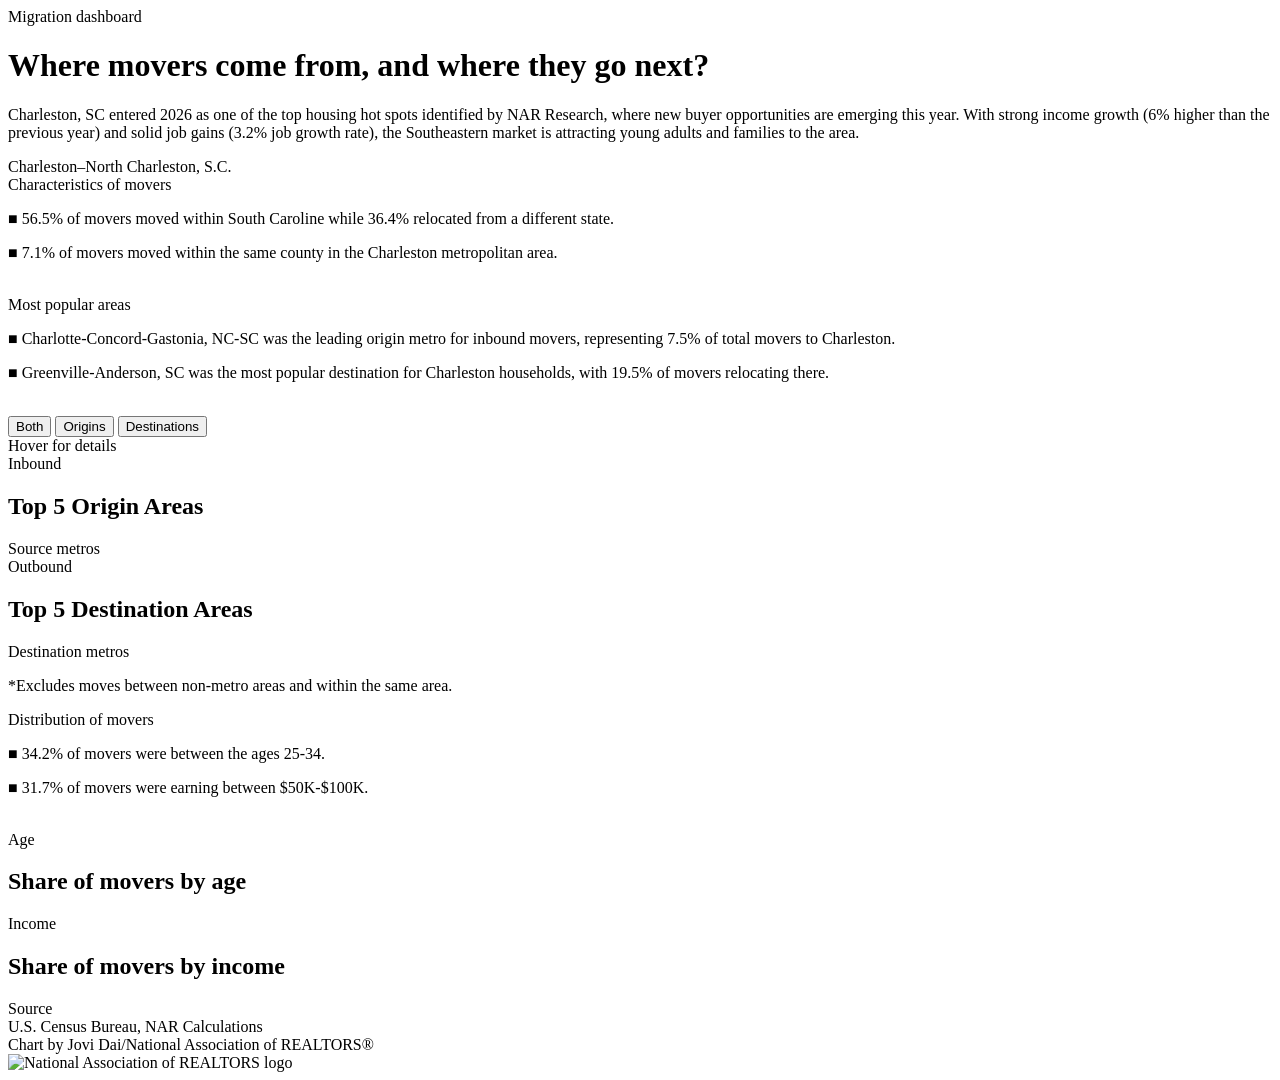
==== migration-charleston-sc-2026/index.html @ 653b5dc1 "Rename index.html to migration-charleston-sc-2026/index.html" ====
<!DOCTYPE html>
<html lang="en">
<head>
  <meta charset="UTF-8" />
  <meta name="viewport" content="width=device-width, initial-scale=1.0" />
  <title>Migration Trends</title>

  <link rel="preconnect" href="https://fonts.googleapis.com">
  <link rel="preconnect" href="https://fonts.gstatic.com" crossorigin>
  <link
    href="https://fonts.googleapis.com/css2?family=Montserrat:wght@400;500;600;700;800;900&display=swap"
    rel="stylesheet"
  />

  <script src="https://d3js.org/d3.v7.min.js"></script>
  <link rel="stylesheet" href="style.css" />
</head>
<body>
  <div class="embed-shell">
    <header class="hero">
      <div class="hero-inner">
        <div class="eyebrow">Migration dashboard</div>
        <h1 class="headline">Where movers come from, and where they go next?</h1>
        <p class="dek">
          Charleston, SC entered 2026 as one of the top housing hot spots identified by NAR Research, where new buyer opportunities are emerging this year. With strong income growth (6% higher than the previous year) and solid job gains (3.2% job growth rate), the Southeastern market is attracting young adults and families to the area.
        </p>

        <div class="hero-meta">
          <div class="location-pill">
            <span class="location-dot"></span>
            Charleston–North Charleston, S.C.
          </div>
          <!-- <div class="updated-line">Built with HTML, CSS and D3.js</div> -->
        </div>
      </div>
    </header>

    <main class="content">
      <section class="section">
        <div class="section-header">
          <span class="section-title">Characteristics of movers</span>
          <span class="section-rule"></span>
        </div>
        <p class="dek">■ 56.5% of movers moved within South Caroline while 36.4% relocated from a different state.
        </p>
        <p class="dek">■ 7.1% of movers moved within the same county in the Charleston metropolitan area.</p>
        <br>

        <div id="statsGrid" class="stats-grid"></div>
      </section>

      <section class="section">
        <div class="section-header">
          <span class="section-title">Most popular areas</span>
          <span class="section-rule"></span>
        </div>
        <p class="dek">■ Charlotte-Concord-Gastonia, NC-SC was the leading origin metro for inbound movers, representing 7.5% of total movers to Charleston.
        </p>
        <p class="dek">■ Greenville-Anderson, SC was the most popular destination for Charleston households, with 19.5% of movers relocating there.
        </p>
        <br>

        <div class="toolbar">
          <div class="toolbar-left">
            <button class="toggle-btn active" data-mode="both">Both</button>
            <button class="toggle-btn" data-mode="origin">Origins</button>
            <button class="toggle-btn" data-mode="destination">Destinations</button>
          </div>
          <div class="toolbar-right">Hover for details</div>
        </div>

        <div class="popular-grid" id="popularGrid">
          <article class="panel" id="originPanel">
            <div class="panel-top">
              <div>
                <div class="panel-kicker">Inbound</div>
                <h2 class="panel-title">Top 5 Origin Areas</h2>
              </div>
              <div class="panel-mini-note">Source metros</div>
            </div>
            <div id="originChart" class="chart-mount"></div>
          </article>

          <article class="panel" id="destinationPanel">
            <div class="panel-top">
              <div>
                <div class="panel-kicker">Outbound</div>
                <h2 class="panel-title">Top 5 Destination Areas</h2>
              </div>
              <div class="panel-mini-note">Destination metros</div>
            </div>
            <div id="destinationChart" class="chart-mount"></div>
          </article>
        </div>

        <p class="footnote">
          *Excludes moves between non-metro areas and within the same area.
        </p>
      </section>

      <section class="section">
        <div class="section-header">
          <span class="section-title">Distribution of movers</span>
          <span class="section-rule"></span>
        </div>
        <p class="dek">■ 34.2% of movers were between the ages 25-34.
        </p>
        <p class="dek">■ 31.7% of movers were earning between $50K-$100K.
        </p>
        <br>

        <div class="distribution-grid">
          <article class="panel">
            <div class="panel-top">
              <div>
                <div class="panel-kicker">Age</div>
                <h2 class="panel-title">Share of movers by age</h2>
              </div>
            </div>
            <div id="ageChart" class="chart-mount"></div>
          </article>

          <article class="panel">
            <div class="panel-top">
              <div>
                <div class="panel-kicker">Income</div>
                <h2 class="panel-title">Share of movers by income</h2>
              </div>
            </div>
            <div id="incomeChart" class="chart-mount"></div>
          </article>
        </div>
      </section>

      <section class="source-block">
        <div class="source-footer">
          <div class="source-copy">
            <div class="source-label">Source</div>
            <div class="source-text">U.S. Census Bureau, NAR Calculations</div>
            <div class="credit-text">Chart by Jovi Dai/National Association of REALTORS®</div>
          </div>

          <div class="source-logo-wrap">
            <img
              src="./Primary.png"
              alt="National Association of REALTORS logo"
              class="source-logo"
            />
          </div>
        </div>
      </section>
    </main>
  </div>

  <div id="tooltip" class="tooltip"></div>

  <script src="script.js"></script>
</body>
</html>
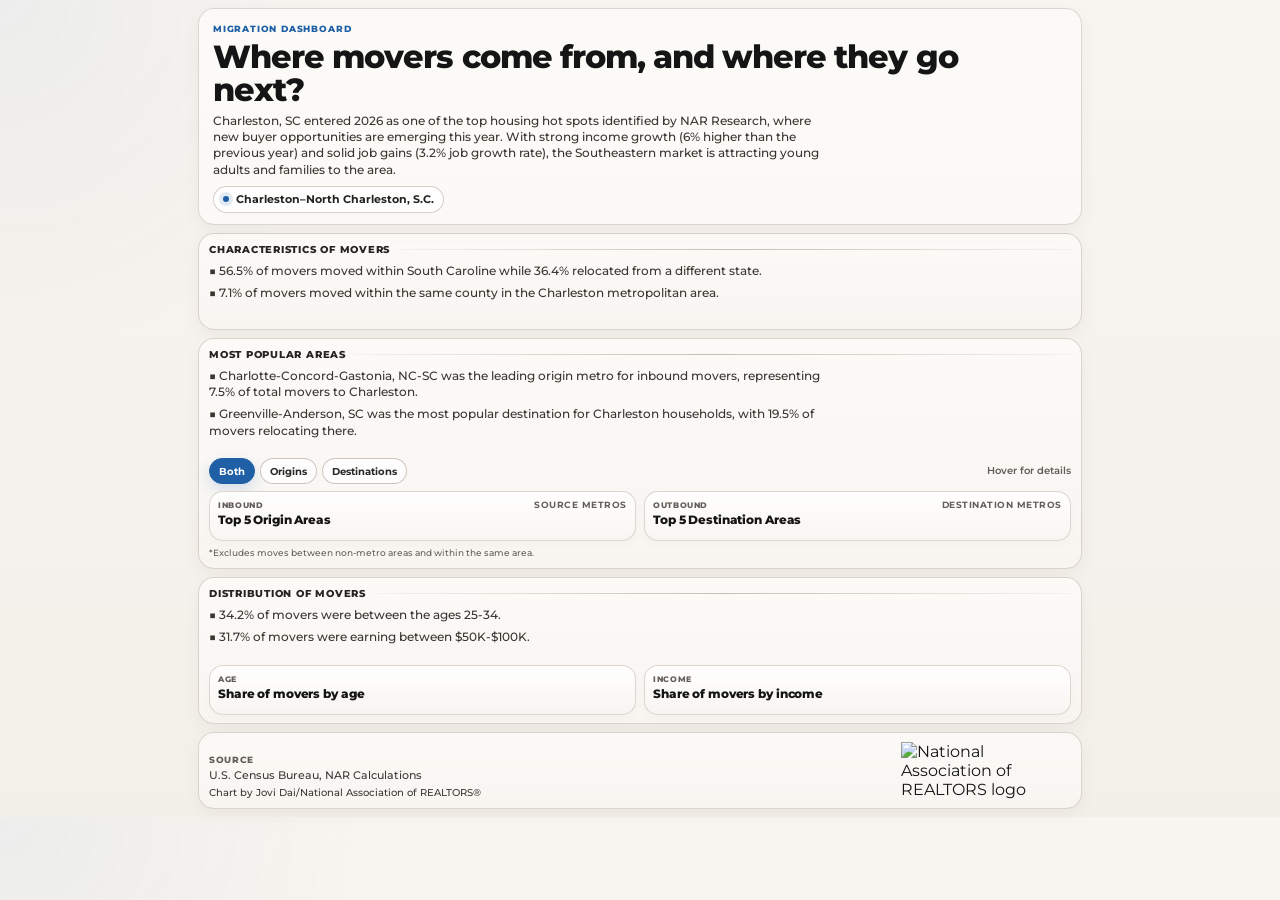
==== commit 1bafa391: "Add files via upload" ====
--- a/migration-charleston-sc-2026/index.html
+++ b/migration-charleston-sc-2026/index.html
@@ -16,7 +16,7 @@
   <link rel="stylesheet" href="style.css" />
 </head>
 <body>
-  <div class="embed-shell">
+  <div class="embed-shell" id="dashboard-root">
     <header class="hero">
       <div class="hero-inner">
         <div class="eyebrow">Migration dashboard</div>
@@ -41,9 +41,13 @@
           <span class="section-title">Characteristics of movers</span>
           <span class="section-rule"></span>
         </div>
-        <p class="dek">■ 56.5% of movers moved within South Caroline while 36.4% relocated from a different state.
+
+        <p class="dek">
+         ■ 56.5% of movers moved within South Caroline while 36.4% relocated from a different state.
         </p>
-        <p class="dek">■ 7.1% of movers moved within the same county in the Charleston metropolitan area.</p>
+        <p class="dek">
+         ■ 7.1% of movers moved within the same county in the Charleston metropolitan area.
+        </p>
         <br>
 
         <div id="statsGrid" class="stats-grid"></div>
@@ -54,9 +58,12 @@
           <span class="section-title">Most popular areas</span>
           <span class="section-rule"></span>
         </div>
-        <p class="dek">■ Charlotte-Concord-Gastonia, NC-SC was the leading origin metro for inbound movers, representing 7.5% of total movers to Charleston.
+
+        <p class="dek">
+         ■ Charlotte-Concord-Gastonia, NC-SC was the leading origin metro for inbound movers, representing 7.5% of total movers to Charleston.
         </p>
-        <p class="dek">■ Greenville-Anderson, SC was the most popular destination for Charleston households, with 19.5% of movers relocating there.
+        <p class="dek">
+         ■ Greenville-Anderson, SC was the most popular destination for Charleston households, with 19.5% of movers relocating there.
         </p>
         <br>
 
@@ -103,9 +110,12 @@
           <span class="section-title">Distribution of movers</span>
           <span class="section-rule"></span>
         </div>
-        <p class="dek">■ 34.2% of movers were between the ages 25-34.
+
+         <p class="dek">
+         ■ 34.2% of movers were between the ages 25-34.
         </p>
-        <p class="dek">■ 31.7% of movers were earning between $50K-$100K.
+        <p class="dek">
+         ■ 31.7% of movers were earning between $50K-$100K.
         </p>
         <br>
 
@@ -142,7 +152,7 @@
 
           <div class="source-logo-wrap">
             <img
-              src="./Primary.png"
+              src="/graphics/migration-charleston-sc-2026/Primary.png"
               alt="National Association of REALTORS logo"
               class="source-logo"
             />
@@ -156,4 +166,4 @@
 
   <script src="script.js"></script>
 </body>
-</html>
+</html>
--- a/migration-charleston-sc-2026/style.css
+++ b/migration-charleston-sc-2026/style.css
@@ -0,0 +1,606 @@
+:root {
+  --bg: #f6f3ee;
+  --paper: #fbfaf7;
+  --paper-2: #f8f5f1;
+  --ink: #151515;
+  --muted: #625d58;
+  --line: #d8d1ca;
+  --blue: #1f5fa5;
+  --shadow: 0 6px 18px rgba(15, 15, 15, 0.045);
+  --shadow-strong: 0 12px 24px rgba(15, 15, 15, 0.07);
+  --transition: 200ms ease;
+}
+
+* {
+  box-sizing: border-box;
+}
+
+html,
+body {
+  margin: 0;
+  padding: 0;
+}
+
+html {
+  scroll-behavior: smooth;
+}
+
+body {
+  color: var(--ink);
+  background:
+    radial-gradient(circle at top left, rgba(31, 95, 165, 0.05), transparent 24%),
+    linear-gradient(180deg, #f8f5f0 0%, #f3efe9 100%);
+  font-family: "Montserrat", Arial, sans-serif;
+  -webkit-font-smoothing: antialiased;
+  text-rendering: optimizeLegibility;
+}
+
+.embed-shell {
+  width: 100%;
+  max-width: 900px;
+  margin: 0 auto;
+  padding: 8px;
+}
+
+.hero {
+  position: relative;
+  background: linear-gradient(
+    180deg,
+    rgba(251, 250, 247, 0.96),
+    rgba(251, 250, 247, 0.91)
+  );
+  border: 1px solid rgba(200, 190, 181, 0.62);
+  border-radius: 16px;
+  box-shadow: var(--shadow);
+  margin-bottom: 8px;
+}
+
+.hero-inner {
+  padding: 14px 14px 11px;
+}
+
+.eyebrow,
+.updated-line,
+.location-pill,
+.section-title,
+.panel-kicker,
+.panel-mini-note,
+.panel-note,
+.footnote,
+.source-label,
+.source-text,
+.credit-text,
+.toolbar-right,
+.toggle-btn,
+.tooltip,
+.axis text,
+.value-label,
+.category-label,
+.percent-label,
+.stat-kicker,
+.stat-label,
+.stat-value,
+.headline,
+.dek,
+.panel-title,
+code {
+  font-family: "Montserrat", Arial, sans-serif;
+}
+
+.eyebrow {
+  text-transform: uppercase;
+  letter-spacing: 0.09em;
+  color: var(--blue);
+  font-size: 0.56rem;
+  font-weight: 800;
+  margin-bottom: 6px;
+}
+
+.headline {
+  margin: 0;
+  font-size: clamp(1.2rem, 2.5vw, 2rem);
+  line-height: 1.04;
+  letter-spacing: -0.03em;
+  font-weight: 800;
+  max-width: 760px;
+}
+
+.dek {
+  max-width: 620px;
+  margin: 6px 0 0;
+  font-size: 0.72rem;
+  line-height: 1.42;
+  color: #3a3531;
+  font-weight: 500;
+}
+
+.hero-meta {
+  margin-top: 8px;
+  display: flex;
+  flex-wrap: wrap;
+  align-items: center;
+  gap: 6px;
+}
+
+.location-pill {
+  display: inline-flex;
+  align-items: center;
+  gap: 7px;
+  padding: 6px 9px;
+  border-radius: 999px;
+  background: rgba(255, 255, 255, 0.8);
+  border: 1px solid rgba(200, 190, 181, 0.72);
+  font-size: 0.66rem;
+  font-weight: 700;
+  color: #24211f;
+}
+
+.location-dot {
+  width: 6px;
+  height: 6px;
+  border-radius: 999px;
+  background: var(--blue);
+  box-shadow: 0 0 0 4px rgba(31, 95, 165, 0.12);
+}
+
+.updated-line {
+  color: var(--muted);
+  font-size: 0.62rem;
+  font-weight: 600;
+}
+
+.content {
+  display: flex;
+  flex-direction: column;
+  gap: 8px;
+}
+
+.section {
+  background: linear-gradient(180deg, rgba(251, 250, 247, 0.95), rgba(248, 245, 241, 0.99));
+  border: 1px solid rgba(200, 190, 181, 0.63);
+  border-radius: 16px;
+  box-shadow: var(--shadow);
+  padding: 10px 10px 8px;
+}
+
+.section-header {
+  display: flex;
+  align-items: center;
+  gap: 8px;
+  margin-bottom: 8px;
+}
+
+.section-title {
+  white-space: nowrap;
+  text-transform: uppercase;
+  letter-spacing: 0.08em;
+  font-size: 0.6rem;
+  font-weight: 800;
+  color: #272320;
+}
+
+.section-rule {
+  height: 1px;
+  flex: 1;
+  background: linear-gradient(
+    90deg,
+    rgba(200, 190, 181, 0.12),
+    rgba(200, 190, 181, 1),
+    rgba(200, 190, 181, 0.12)
+  );
+}
+
+.stats-grid {
+  display: grid;
+  grid-template-columns: repeat(4, minmax(0, 1fr));
+  gap: 6px;
+}
+
+.stat-card {
+  position: relative;
+  overflow: hidden;
+  border-radius: 12px;
+  padding: 9px 9px 8px;
+  background: linear-gradient(180deg, rgba(255,255,255,0.92), rgba(249,246,241,0.96));
+  border: 1px solid rgba(200, 190, 181, 0.56);
+  transition: transform var(--transition), box-shadow var(--transition), border-color var(--transition);
+}
+
+.stat-card::before {
+  content: "";
+  position: absolute;
+  left: 0;
+  top: 0;
+  width: 100%;
+  height: 2px;
+  background: linear-gradient(90deg, var(--blue), rgba(31, 95, 165, 0.12));
+  transform: scaleX(0.35);
+  transform-origin: left center;
+  transition: transform 260ms ease;
+}
+
+.stat-card:hover {
+  transform: translateY(-1px);
+  box-shadow: var(--shadow-strong);
+  border-color: rgba(31, 95, 165, 0.25);
+}
+
+.stat-card:hover::before {
+  transform: scaleX(1);
+}
+
+.stat-kicker {
+  text-transform: uppercase;
+  letter-spacing: 0.08em;
+  color: var(--muted);
+  font-size: 0.5rem;
+  font-weight: 800;
+  margin-bottom: 6px;
+}
+
+.stat-value {
+  color: var(--blue);
+  font-size: clamp(1rem, 1.8vw, 1.45rem);
+  font-weight: 800;
+  line-height: 1;
+  letter-spacing: -0.04em;
+  margin-bottom: 5px;
+}
+
+.stat-label {
+  font-size: 0.68rem;
+  line-height: 1.24;
+  font-weight: 700;
+  color: #1c1a18;
+}
+
+.toolbar {
+  display: flex;
+  justify-content: space-between;
+  align-items: center;
+  gap: 6px;
+  margin-bottom: 7px;
+  flex-wrap: wrap;
+}
+
+.toolbar-left {
+  display: flex;
+  gap: 5px;
+  flex-wrap: wrap;
+}
+
+.toggle-btn {
+  border: 1px solid rgba(200, 190, 181, 0.88);
+  background: rgba(255, 255, 255, 0.78);
+  color: #2a2623;
+  border-radius: 999px;
+  padding: 6px 9px;
+  font-size: 0.62rem;
+  font-weight: 700;
+  cursor: pointer;
+  transition: all var(--transition);
+}
+
+.toggle-btn:hover {
+  transform: translateY(-1px);
+  border-color: rgba(31, 95, 165, 0.38);
+}
+
+.toggle-btn.active {
+  background: var(--blue);
+  color: #fff;
+  border-color: var(--blue);
+  box-shadow: 0 6px 14px rgba(31, 95, 165, 0.16);
+}
+
+.toolbar-right {
+  color: var(--muted);
+  font-size: 0.6rem;
+  font-weight: 600;
+}
+
+.popular-grid {
+  display: grid;
+  grid-template-columns: 1fr 1fr;
+  gap: 8px;
+  transition: all var(--transition);
+}
+
+.panel {
+  background: linear-gradient(180deg, rgba(255,255,255,0.88), rgba(248,245,241,0.99));
+  border: 1px solid rgba(200, 190, 181, 0.6);
+  border-radius: 14px;
+  padding: 8px 8px 7px;
+  box-shadow: 0 4px 10px rgba(15, 15, 15, 0.025);
+  transition: transform var(--transition), box-shadow var(--transition), opacity var(--transition);
+}
+
+.panel:hover {
+  transform: translateY(-1px);
+  box-shadow: var(--shadow);
+}
+
+.panel-top {
+  display: flex;
+  justify-content: space-between;
+  gap: 8px;
+  align-items: baseline;
+  margin-bottom: 6px;
+}
+
+.panel-kicker {
+  text-transform: uppercase;
+  letter-spacing: 0.08em;
+  font-size: 0.5rem;
+  color: var(--muted);
+  font-weight: 800;
+  margin-bottom: 3px;
+}
+
+.panel-title {
+  margin: 0;
+  font-size: 0.74rem;
+  line-height: 1.22;
+  font-weight: 800;
+  letter-spacing: -0.01em;
+}
+
+.panel-mini-note {
+  font-size: 0.54rem;
+  text-transform: uppercase;
+  letter-spacing: 0.06em;
+  color: var(--muted);
+  font-weight: 700;
+}
+
+.chart-mount {
+  width: 100%;
+}
+
+.distribution-grid {
+  display: grid;
+  grid-template-columns: 1fr 1fr;
+  gap: 8px;
+}
+
+.footnote {
+  margin: 6px 0 0;
+  color: var(--muted);
+  font-size: 0.58rem;
+  line-height: 1.35;
+  font-weight: 500;
+}
+
+.source-block {
+  background: linear-gradient(180deg, rgba(251,250,247,0.93), rgba(248,245,241,0.99));
+  border: 1px solid rgba(200, 190, 181, 0.63);
+  border-radius: 16px;
+  box-shadow: var(--shadow);
+  padding: 9px 10px;
+}
+
+.source-footer {
+  display: flex;
+  align-items: flex-end;
+  justify-content: space-between;
+  gap: 14px;
+}
+
+.source-copy {
+  min-width: 0;
+  flex: 1;
+}
+
+.source-label {
+  text-transform: uppercase;
+  letter-spacing: 0.08em;
+  font-size: 0.54rem;
+  font-weight: 800;
+  color: var(--muted);
+  margin-bottom: 4px;
+}
+
+.source-text {
+  color: #3f3a36;
+  font-size: 0.66rem;
+  line-height: 1.36;
+  font-weight: 500;
+}
+
+.credit-text {
+  margin-top: 2px;
+  color: #3f3a36;
+  font-size: 0.64rem;
+  line-height: 1.32;
+  font-weight: 500;
+}
+
+.source-logo-wrap {
+  flex: 0 0 auto;
+  display: flex;
+  align-items: flex-end;
+  justify-content: flex-end;
+}
+
+.source-logo {
+  display: block;
+  width: 170px;
+  max-width: 100%;
+  height: auto;
+  object-fit: contain;
+}
+
+svg {
+  width: 100%;
+  height: auto;
+  display: block;
+  overflow: visible;
+}
+
+.bar {
+  cursor: pointer;
+  transition: opacity 180ms ease, filter 180ms ease;
+}
+
+.bar.dimmed {
+  opacity: 0.28;
+}
+
+.bar-bg {
+  fill: rgba(31, 95, 165, 0.042);
+}
+
+.value-label,
+.category-label,
+.percent-label {
+  fill: #24211e;
+  font-family: "Montserrat", Arial, sans-serif;
+}
+
+.percent-label {
+  font-size: 9px;
+  font-weight: 700;
+}
+
+.category-label {
+  font-size: 9px;
+  fill: #302c28;
+  font-weight: 500;
+}
+
+.grid line {
+  stroke: rgba(200, 190, 181, 0.44);
+  stroke-dasharray: 2 4;
+}
+
+.grid path,
+.axis path,
+.axis line {
+  stroke: none;
+}
+
+.axis text {
+  fill: #494540;
+  font-size: 9px;
+  font-family: "Montserrat", Arial, sans-serif;
+}
+
+.tooltip {
+  position: absolute;
+  pointer-events: none;
+  opacity: 0;
+  transform: translateY(4px);
+  min-width: 135px;
+  max-width: 200px;
+  background: rgba(18, 18, 18, 0.96);
+  color: #fff;
+  border-radius: 9px;
+  padding: 7px 8px;
+  box-shadow: 0 12px 28px rgba(0, 0, 0, 0.22);
+  transition: opacity 150ms ease, transform 150ms ease;
+  z-index: 9999;
+  font-size: 9px;
+  line-height: 1.35;
+  font-weight: 500;
+}
+
+.tooltip.show {
+  opacity: 1;
+  transform: translateY(0);
+}
+
+.tooltip-title {
+  font-weight: 800;
+  margin-bottom: 2px;
+}
+
+.tooltip-value {
+  color: #9ed0ff;
+  font-weight: 800;
+}
+
+.hidden-panel {
+  display: none;
+}
+
+code {
+  font-size: 0.9em;
+  background: rgba(31, 95, 165, 0.07);
+  padding: 1px 4px;
+  border-radius: 4px;
+  font-weight: 600;
+}
+
+@media (max-width: 860px) {
+  .stats-grid {
+    grid-template-columns: repeat(2, minmax(0, 1fr));
+  }
+
+  .popular-grid,
+  .distribution-grid {
+    grid-template-columns: 1fr;
+  }
+}
+
+@media (max-width: 560px) {
+  .embed-shell {
+    padding: 6px;
+  }
+
+  .hero-inner {
+    padding: 12px 10px 10px;
+  }
+
+  .section,
+  .source-block {
+    padding: 9px 8px 7px;
+  }
+
+  .stats-grid {
+    grid-template-columns: 1fr;
+  }
+
+  .headline {
+    font-size: 1.05rem;
+  }
+
+  .dek {
+    font-size: 0.68rem;
+  }
+
+  .location-pill {
+    font-size: 0.62rem;
+    padding: 5px 8px;
+  }
+
+  .toggle-btn {
+    font-size: 0.58rem;
+    padding: 5px 8px;
+  }
+
+  .category-label {
+    font-size: 8px;
+  }
+
+  .percent-label {
+    font-size: 8px;
+  }
+
+  .category-label.rotated-mobile {
+    font-size: 8px;
+  }
+
+  .source-footer {
+    flex-direction: column;
+    align-items: flex-start;
+    gap: 8px;
+  }
+
+  .source-logo-wrap {
+    justify-content: flex-start;
+  }
+
+  .source-logo {
+    width: 145px;
+  }
+}
